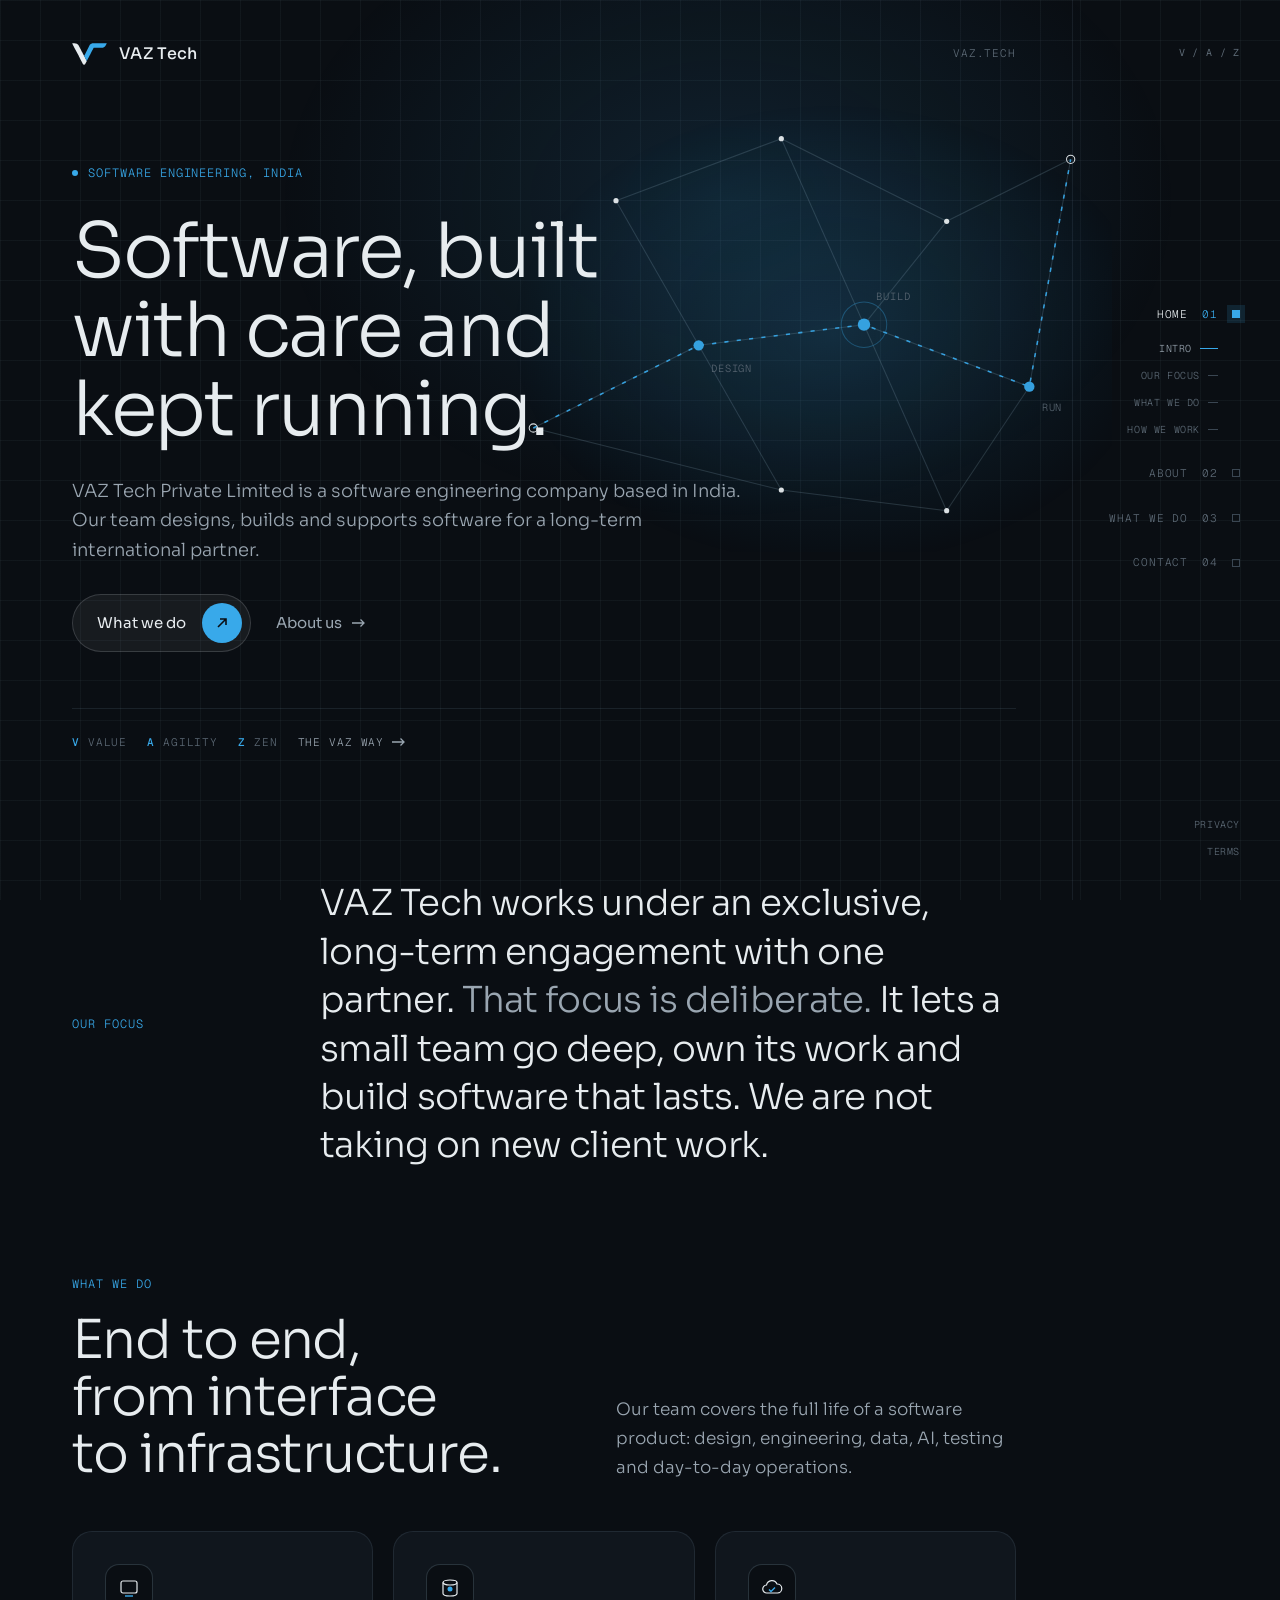
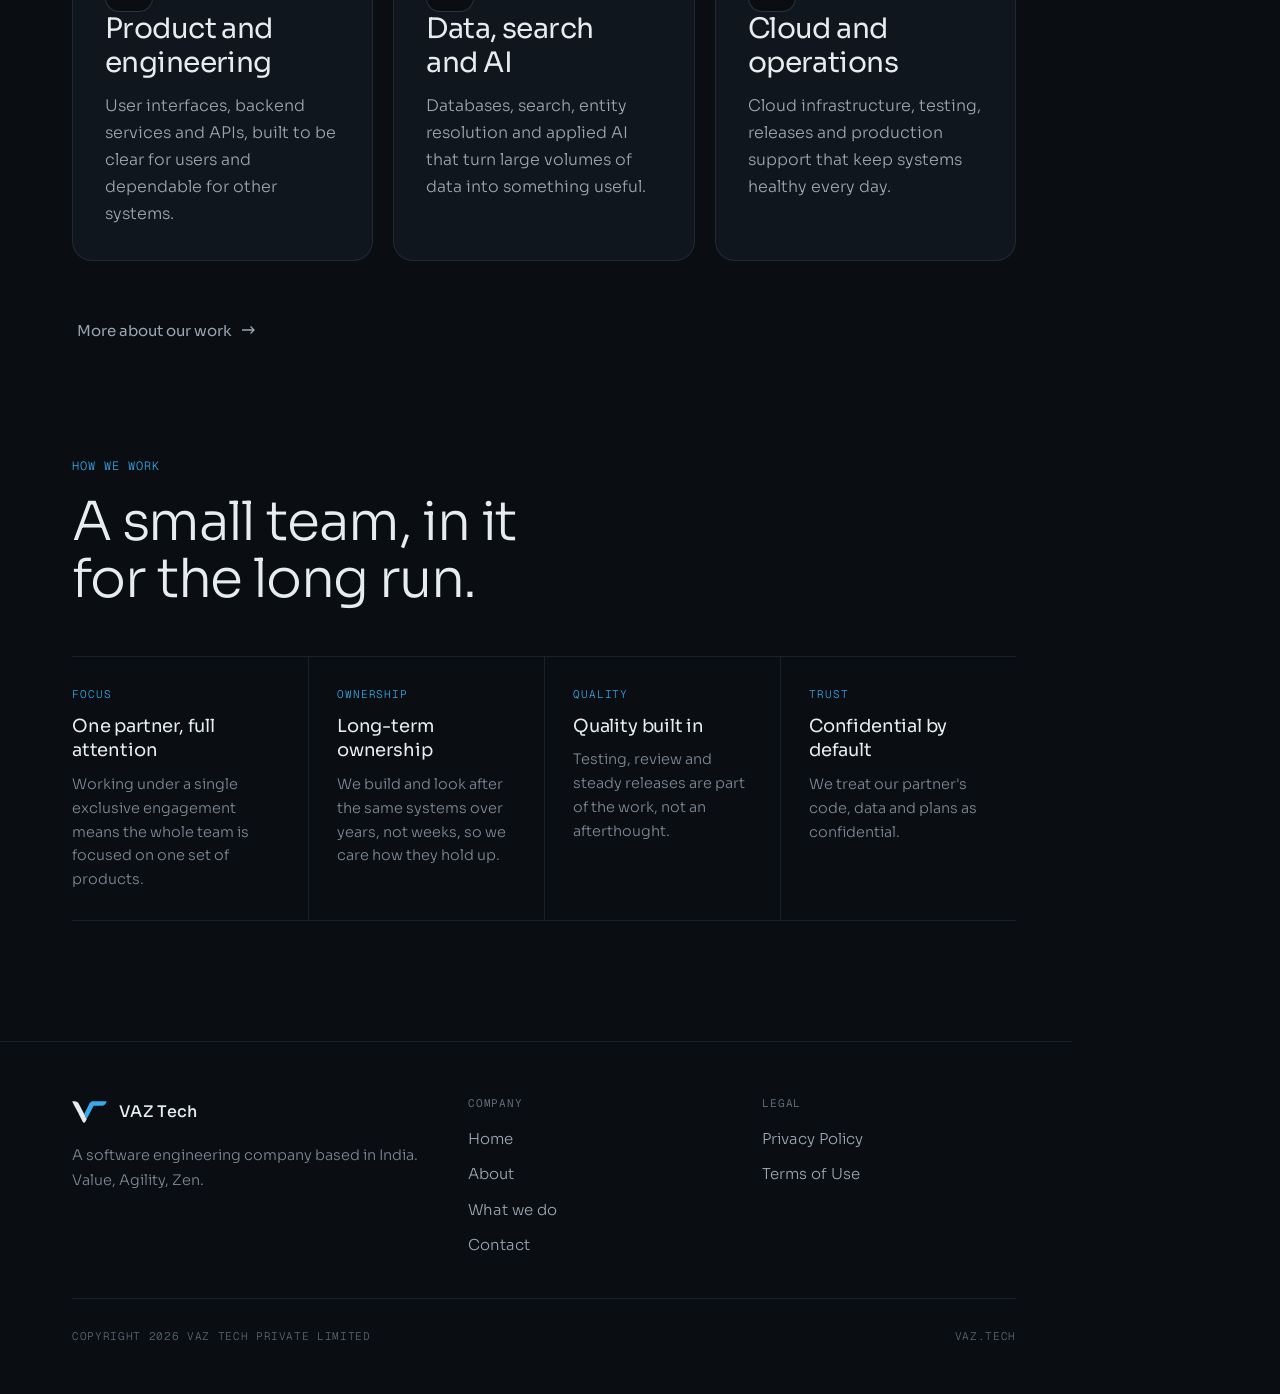
==== index.html @ 86b3e840 "VAZ Tech website: home, about, what we do, contact, privacy, terms" ====
<!doctype html>
<html lang="en">
<head>
<meta charset="utf-8">
<meta name="viewport" content="width=device-width,initial-scale=1,viewport-fit=cover">
<title>VAZ Tech</title>
<meta name="description" content="VAZ Tech Private Limited is a software engineering company based in India.">
<link rel="preconnect" href="https://fonts.googleapis.com">
<link rel="preconnect" href="https://fonts.gstatic.com" crossorigin>
<link rel="stylesheet" href="https://fonts.googleapis.com/css2?family=Geist+Mono:wght@400;500&family=Sora:wght@200..600&display=swap">
<link rel="stylesheet" href="styles.css">
</head>
<body>
<svg width="0" height="0" style="position:absolute" aria-hidden="true"><defs>
<symbol id="vaz-logo" viewBox="2 1.5 108.5 69"><path fill="#E7ECEF" fill-rule="evenodd" d="M2.58 2.39L2.36 3.13Q2.21 3.67 2.5 4.14L3.15 5.19Q3.83 6.29 4.4 7.46L6.38 11.53Q7.31 13.44 8.31 15.31L20.72 38.65Q21.72 40.53 22.62 42.45L23.68 44.72Q24.23 45.9 24.91 47L25.55 48.04Q25.85 48.53 26.01 49.08L26.07 49.29Q26.23 49.83 26.53 50.32L27.53 51.97Q27.81 52.44 27.97 52.96L28.03 53.16Q28.19 53.69 28.48 54.15L29.56 55.92Q29.83 56.36 29.97 56.85L30.02 57.04Q30.15 57.53 30.49 57.92L30.62 58.08Q30.96 58.48 31.15 58.96L32.05 61.15Q32.23 61.58 32.55 61.92L32.68 62.04Q33 62.38 33.18 62.8L33.86 64.42Q34.31 65.5 34.96 66.48L35.54 67.35Q35.86 67.82 36.28 68.22L36.44 68.37Q36.86 68.76 37.37 69.04L38.15 69.46Q38.53 69.66 38.96 69.69L39.12 69.71Q39.55 69.74 39.94 69.56L40.84 69.16Q41.54 68.85 42.09 68.33L42.3 68.13Q42.85 67.6 43.2 66.92L47.91 57.75L47.55 57.75L47.14 56.68Q47 56.31 46.74 56.02L46.64 55.91Q46.38 55.62 46.2 55.27L41.39 45.43Q40.94 44.5 40.34 43.65L39.85 42.94Q39.53 42.47 39.4 41.92L39.32 41.62Q39.21 41.16 38.84 40.87L38.7 40.76Q38.34 40.48 38.14 40.05L37.13 37.86Q36.94 37.44 36.62 37.1L36.5 36.97Q36.19 36.62 35.99 36.2L33.09 30.02Q32.87 29.56 32.54 29.18L32.42 29.04Q32.09 28.66 31.87 28.21L28.13 20.42Q27.69 19.5 27.12 18.65L26.82 18.19Q26.34 17.47 26.05 16.66L25.95 16.34Q25.66 15.53 25.18 14.81L24.88 14.35Q24.31 13.5 23.87 12.58L22.72 10.24Q21.87 8.5 20.54 7.1L19.76 6.29Q18.7 5.18 17.4 4.35L16.9 4.04Q15.6 3.21 14.08 2.96L12.71 2.73Q10.62 2.38 8.5 2.38L2.65 2.38Q2.63 2.38 2.61 2.38Z"/><path fill="#38A9EA" fill-rule="evenodd" d="M108.29 2.07Q108.26 2.07 108.24 2.07L68.54 2.13Q66.63 2.13 64.77 2.58L63.72 2.84Q62.21 3.21 60.92 4.08L60.16 4.59Q59.14 5.27 58.32 6.17L58 6.52Q57.18 7.43 56.57 8.49L56.06 9.39Q55.25 10.81 54.51 12.27L41.13 38.81Q40.77 39.52 40.33 40.19L39.85 40.93Q39.73 41.11 39.54 41.18L39.26 41.27L39.42 41.97Q39.53 42.47 39.82 42.9L40.34 43.65Q40.94 44.5 41.34 45.46L42.03 47.09Q42.22 47.53 42.52 47.91L42.63 48.06Q42.94 48.44 43.09 48.9L43.2 49.26Q43.4 49.85 43.73 50.38L44.35 51.37Q45.03 52.47 45.6 53.63L47.6 57.76L47.83 57.67Q47.99 57.61 48.06 57.46L52.87 47.9Q53.09 47.47 53.4 47.1L53.52 46.95Q53.83 46.58 54.02 46.14L55.03 43.75Q55.19 43.38 55.48 43.09L55.59 42.98Q55.87 42.69 56.03 42.31L56.97 39.98Q57.15 39.53 57.48 39.17L57.61 39.04Q57.94 38.69 58.12 38.24L59.1 35.92Q59.25 35.56 59.51 35.27L59.61 35.16Q59.87 34.87 60.05 34.52L64.22 26.13Q65.17 24.23 66.22 22.38L67.58 20Q67.85 19.53 67.99 19.02L68.04 18.83Q68.19 18.31 68.51 17.89L68.88 17.4Q69.27 16.89 69.89 16.76L70.13 16.7Q70.75 16.57 71.39 16.55L73.4 16.49Q75.31 16.44 77.23 16.44L93.68 16.44Q95.5 16.44 97.3 16.22L97.99 16.13Q99.79 15.91 101.36 15.01L102.44 14.39Q103.64 13.7 104.54 12.66L104.88 12.26Q105.79 11.23 106.45 10.02L109.8 3.96Q110.04 3.54 110.07 3.06L110.11 2.39L109.75 2.21Q109.49 2.07 109.2 2.07L108.34 2.07Q108.32 2.07 108.29 2.07Z"/></symbol>
<symbol id="arrow-ne" viewBox="0 0 14 14"><path d="M3 11L11 3M5 3h6v6" stroke="#0A0E13" stroke-width="1.6" fill="none"/></symbol>
</defs></svg>
<div class="ambient" aria-hidden="true"></div>
<div class="shell">
<div class="content">
  <header class="topbar wrap">
    <a class="brand" href="index.html" aria-label="VAZ Tech home"><svg width="35" height="22" aria-hidden="true"><use href="#vaz-logo"/></svg><span>VAZ Tech</span></a>
    <span class="site">VAZ.TECH</span>
  </header>
  <main id="main">
  <article class="page" data-page="home" data-num="01" data-title="Home">
    <section class="hero wrap" data-sec="Intro" id="home-intro">
      <svg class="hero-art" viewBox="600 70 600 450" fill="none" aria-hidden="true">
        <defs><radialGradient id="cglow" cx=".5" cy=".5" r=".5"><stop offset="0" stop-color="#38A9EA" stop-opacity=".16"/><stop offset="1" stop-color="#38A9EA" stop-opacity="0"/></radialGradient></defs>
        <ellipse cx="930" cy="310" rx="320" ry="230" fill="url(#cglow)"/>
        <g stroke="rgba(148,180,200,0.22)" stroke-width="1">
          <line x1="720" y1="180" x2="880" y2="120"/><line x1="880" y1="120" x2="1040" y2="200"/><line x1="1040" y1="200" x2="1160" y2="140"/>
          <line x1="720" y1="180" x2="800" y2="320"/><line x1="880" y1="120" x2="960" y2="300"/><line x1="1040" y1="200" x2="960" y2="300"/>
          <line x1="800" y1="320" x2="960" y2="300"/><line x1="960" y1="300" x2="1120" y2="360"/><line x1="1160" y1="140" x2="1120" y2="360"/>
          <line x1="800" y1="320" x2="880" y2="460"/><line x1="960" y1="300" x2="1040" y2="480"/><line x1="1120" y1="360" x2="1040" y2="480"/>
          <line x1="880" y1="460" x2="1040" y2="480"/><line x1="640" y1="400" x2="800" y2="320"/><line x1="640" y1="400" x2="880" y2="460"/>
        </g>
        <path class="c-trail" d="M640 400L800 320L960 300L1120 360L1160 140" stroke="#38A9EA" stroke-width="1.5"/>
        <g fill="#E7ECEF"><circle cx="720" cy="180" r="2.5"/><circle cx="880" cy="120" r="2.5"/><circle cx="1040" cy="200" r="2.5"/><circle cx="880" cy="460" r="2.5"/><circle cx="1040" cy="480" r="2.5"/></g>
        <circle class="c-pulse" cx="800" cy="320" r="5" fill="#38A9EA"/>
        <circle class="c-pulse-2" cx="960" cy="300" r="6" fill="#38A9EA"/>
        <circle class="c-pulse-3" cx="1120" cy="360" r="5" fill="#38A9EA"/>
        <circle cx="960" cy="300" r="22" stroke="#38A9EA" stroke-opacity=".35"/>
        <circle cx="640" cy="400" r="4" stroke="#E7ECEF"/><circle cx="1160" cy="140" r="4" stroke="#E7ECEF"/>
        <g font-family="Geist Mono, monospace" font-size="10" letter-spacing=".8" fill="#5E6B77">
          <text x="812" y="346">DESIGN</text><text x="972" y="276">BUILD</text><text x="1132" y="384">RUN</text>
        </g>
      </svg>
      <span class="eyebrow"><span class="dot"></span>Software engineering, India</span>
      <h1>Software, built with care and kept running.</h1>
      <p class="lede">VAZ Tech Private Limited is a software engineering company based in India. Our team designs, builds and supports software for a long-term international partner.</p>
      <div class="actions">
        <a class="btn" href="work.html">What we do<span class="knob"><svg width="14" height="14"><use href="#arrow-ne"/></svg></span></a>
        <a class="btn ghost" href="about.html">About us <span class="arr"><svg width="14" height="10" viewBox="0 0 14 10" fill="none" aria-hidden="true" style="display:block"><path d="M0 5h12M8.5 1.5L12 5 8.5 8.5" stroke="currentColor" stroke-width="1.3"/></svg></span></a>
      </div>
      <div class="vaz-strip">
        <span><b>V</b> VALUE</span><span><b>A</b> AGILITY</span><span><b>Z</b> ZEN</span>
        <a href="about.html#about-vaz"><span style="display:inline-flex;align-items:center;gap:8px">THE VAZ WAY <svg width="14" height="10" viewBox="0 0 14 10" fill="none" aria-hidden="true" style="display:block"><path d="M0 5h12M8.5 1.5L12 5 8.5 8.5" stroke="currentColor" stroke-width="1.3"/></svg></span></a>
      </div>
    </section>

    <section class="statement wrap" data-sec="Our focus" id="home-focus">
      <span class="eyebrow">Our focus</span>
      <p class="big">VAZ Tech works under an exclusive, long-term engagement with one partner. <em>That focus is deliberate.</em> It lets a small team go deep, own its work and build software that lasts. We are not taking on new client work.</p>
    </section>

    <section class="sec wrap" data-sec="What we do" id="home-what">
      <div class="sec-head">
        <div class="t"><span class="eyebrow">What we do</span><h2>End to end, from interface to infrastructure.</h2></div>
        <p>Our team covers the full life of a software product: design, engineering, data, AI, testing and day-to-day operations.</p>
      </div>
      <div class="trio">
        <div class="panel">
          <div class="glyph"><svg width="22" height="22" viewBox="0 0 22 22" fill="none" aria-hidden="true"><rect x="3" y="4" width="16" height="12" rx="2" stroke="#E7ECEF" stroke-width="1.2"/><path d="M7 19h8" stroke="#38A9EA" stroke-width="1.4"/></svg></div>
          <div class="copy"><h3>Product and engineering</h3><p>User interfaces, backend services and APIs, built to be clear for users and dependable for other systems.</p></div>
        </div>
        <div class="panel">
          <div class="glyph"><svg width="22" height="22" viewBox="0 0 22 22" fill="none" aria-hidden="true"><ellipse cx="11" cy="5.5" rx="7" ry="2.5" stroke="#E7ECEF" stroke-width="1.2"/><path d="M4 5.5v11c0 1.4 3.1 2.5 7 2.5s7-1.1 7-2.5v-11" stroke="#E7ECEF" stroke-width="1.2"/><circle class="c-pulse" cx="11" cy="12" r="2.5" fill="#38A9EA"/></svg></div>
          <div class="copy"><h3>Data, search and AI</h3><p>Databases, search, entity resolution and applied AI that turn large volumes of data into something useful.</p></div>
        </div>
        <div class="panel">
          <div class="glyph"><svg width="22" height="22" viewBox="0 0 22 22" fill="none" aria-hidden="true"><path d="M6 16a4 4 0 01-.5-8A5.5 5.5 0 0116 7a4.5 4.5 0 01.5 9z" stroke="#E7ECEF" stroke-width="1.2"/><path d="M8 12.5l2 2 4-4" stroke="#38A9EA" stroke-width="1.4"/></svg></div>
          <div class="copy"><h3>Cloud and operations</h3><p>Cloud infrastructure, testing, releases and production support that keep systems healthy every day.</p></div>
        </div>
      </div>
      <div><a class="btn ghost" href="work.html">More about our work <span class="arr"><svg width="14" height="10" viewBox="0 0 14 10" fill="none" aria-hidden="true" style="display:block"><path d="M0 5h12M8.5 1.5L12 5 8.5 8.5" stroke="currentColor" stroke-width="1.3"/></svg></span></a></div>
    </section>

    <section class="sec wrap" data-sec="How we work" id="home-how">
      <div class="sec-head">
        <div class="t"><span class="eyebrow">How we work</span><h2>A small team, in it for the long run.</h2></div>
      </div>
      <div class="ruled">
        <div><span class="k">Focus</span><span class="h">One partner, full attention</span><p>Working under a single exclusive engagement means the whole team is focused on one set of products.</p></div>
        <div><span class="k">Ownership</span><span class="h">Long-term ownership</span><p>We build and look after the same systems over years, not weeks, so we care how they hold up.</p></div>
        <div><span class="k">Quality</span><span class="h">Quality built in</span><p>Testing, review and steady releases are part of the work, not an afterthought.</p></div>
        <div><span class="k">Trust</span><span class="h">Confidential by default</span><p>We treat our partner's code, data and plans as confidential.</p></div>
      </div>
    </section>
  </article>
  </main>
  <footer class="foot wrap">
    <div class="about">
      <a class="brand" href="index.html" aria-label="VAZ Tech home"><svg width="35" height="22" aria-hidden="true"><use href="#vaz-logo"/></svg><span>VAZ Tech</span></a>
      <p>A software engineering company based in India. Value, Agility, Zen.</p>
    </div>
    <div><h4>Company</h4><ul><li><a href="index.html">Home</a></li><li><a href="about.html">About</a></li><li><a href="work.html">What we do</a></li><li><a href="contact.html">Contact</a></li></ul></div>
    <div><h4>Legal</h4><ul><li><a href="privacy.html">Privacy Policy</a></li><li><a href="terms.html">Terms of Use</a></li></ul></div>
    <div class="base"><span>COPYRIGHT <span id="yr">2026</span> VAZ TECH PRIVATE LIMITED</span><span>VAZ.TECH</span></div>
  </footer>
</div>
<aside class="rail" aria-label="Site navigation">
  <span class="mono" style="font-size:10px;color:var(--faint)">V / A / Z</span>
  <nav id="rail-nav"></nav>
  <div class="rail-foot"><a href="privacy.html">Privacy</a><a href="terms.html">Terms</a></div>
</aside>
</div>
<div class="dock" id="dock">
  <div class="where"><span class="lbl" id="dock-lbl"></span><span class="bar"><i id="dock-bar"></i></span></div>
  <button type="button" id="dock-btn" aria-haspopup="dialog" aria-controls="sheet">MENU</button>
</div>
<div class="sheet" id="sheet" role="dialog" aria-modal="true" aria-label="Site menu">
  <div class="inner">
    <div class="head"><span>VAZ TECH MENU</span><button type="button" id="sheet-close">CLOSE</button></div>
    <div id="sheet-nav"></div>
    <div class="small"><a href="privacy.html">Privacy Policy</a><a href="terms.html">Terms of Use</a></div>
  </div>
</div>
<script src="site.js"></script>
</body>
</html>
---- styles.css ----
/* VAZ Tech website - shared styles (Direction C, AI-Forward Dark) */
img{max-width:100%}
[hidden]{display:none!important}
/* Layout: content column + 208px luminous section index on the right (desktop); floating dock on mobile. 40px technical grid underneath everything. */
:root{
  --field:#0A0E13;
  --panel:#10161D;
  --panel-hi:#141C25;
  --brand:#38A9EA;
  --brand-glow:rgba(56,169,234,.14);
  --brand-line:rgba(56,169,234,.45);
  --text:#E7ECEF;
  --muted:#9AA6B1;
  --dim:#7D8994;
  --faint:#5E6B77;
  --idle:#3A4652;
  --line:rgba(148,180,200,.12);
  --line-2:rgba(148,180,200,.22);
  --grid:rgba(148,180,200,.06);
  --chip:rgba(231,236,239,.06);
  --chip-line:rgba(231,236,239,.16);
  --danger:#F08A7E;
  --ok:#5FB8B0;
  --font-display:'Sora',system-ui,-apple-system,"Segoe UI",sans-serif;
  --font-mono:'Geist Mono',ui-monospace,SFMono-Regular,Menlo,Consolas,monospace;
  --rail:208px;
  --ease:cubic-bezier(.32,.72,0,1);
  color-scheme:dark;
}
*{box-sizing:border-box}
html{background:var(--field)}
body{margin:0;background:var(--field);color:var(--text);font-family:var(--font-display);font-weight:300;font-size:16px;line-height:1.7;-webkit-font-smoothing:antialiased;overflow-x:hidden}
body::before{content:"";position:fixed;inset:0 0 auto;height:env(safe-area-inset-top,0px);z-index:60;background:var(--field)}
a{color:var(--text);text-decoration:none}
a:hover{color:var(--brand)}
:focus-visible{outline:2px solid var(--brand);outline-offset:3px;border-radius:6px}
h1,h2,h3,h4{margin:0;font-weight:300;letter-spacing:-.03em;text-wrap:balance;line-height:1.06}
p{margin:0}
ul{margin:0;padding:0;list-style:none}
.mono{font-family:var(--font-mono);font-size:12px;letter-spacing:.08em;text-transform:uppercase;font-weight:400}
.eyebrow{font-family:var(--font-mono);font-size:12px;letter-spacing:.08em;text-transform:uppercase;color:var(--brand);display:inline-flex;align-items:center;gap:10px}
.eyebrow .dot{width:6px;height:6px;border-radius:50%;background:var(--brand)}
.lede{font-size:18px;color:var(--muted);max-width:52ch;line-height:1.65}
.muted{color:var(--muted)}
.ph{color:#9CCBEA;border-bottom:1px dashed var(--brand-line);white-space:normal}

/* ---------- ambient grid ---------- */
.ambient{position:fixed;inset:0;z-index:0;pointer-events:none;overflow:hidden}
.ambient::before{content:"";position:absolute;inset:-80px;background-image:linear-gradient(var(--grid) 1px,transparent 1px),linear-gradient(90deg,var(--grid) 1px,transparent 1px);background-size:40px 40px;animation:cdrift 24s linear infinite}
.ambient::after{content:"";position:absolute;width:900px;height:640px;right:8%;top:-120px;background:radial-gradient(closest-side,rgba(56,169,234,.13),transparent);}
@keyframes cdrift{from{transform:translate(0,0)}to{transform:translate(-40px,-40px)}}

/* ---------- shell ---------- */
.shell{position:relative;z-index:1;display:grid;grid-template-columns:minmax(0,1fr) var(--rail);min-height:100vh}
.content{min-width:0}
.wrap{padding-left:max(72px,env(safe-area-inset-left,0px));padding-right:max(56px,env(safe-area-inset-right,0px));max-width:1280px}
.topbar{display:flex;align-items:center;justify-content:space-between;padding-block:40px 0}
.brand{display:inline-flex;align-items:center;gap:12px}
.brand span{font-size:16px;font-weight:500;letter-spacing:.02em}
.brand:hover{color:var(--text)}
.topbar .site{font-family:var(--font-mono);font-size:11px;letter-spacing:.08em;color:var(--faint)}

/* right rail */
.rail{position:sticky;top:0;height:100vh;border-left:1px solid rgba(148,180,200,.1);display:flex;flex-direction:column;justify-content:space-between;align-items:flex-end;padding:44px 40px 40px 0}
.rail nav{display:flex;flex-direction:column;align-items:flex-end;gap:26px}
.ri{display:flex;align-items:center;gap:14px;font-family:var(--font-mono);font-size:11px;letter-spacing:.08em;color:var(--faint);text-transform:uppercase}
.ri .n{transition:color .3s}
.ri .sq{width:8px;height:8px;border:1px solid var(--idle);transition:all .4s var(--ease)}
.ri:hover{color:var(--text)}
.ri[aria-current="page"]{color:var(--text)}
.ri[aria-current="page"] .n{color:var(--brand)}
.ri[aria-current="page"] .sq{background:var(--brand);border-color:var(--brand);box-shadow:0 0 0 5px var(--brand-glow)}
.subs{display:flex;flex-direction:column;align-items:flex-end;gap:10px;margin-top:-10px;padding-right:22px}
.subs a{font-family:var(--font-mono);font-size:10px;letter-spacing:.06em;color:var(--faint);text-transform:uppercase;display:flex;align-items:center;gap:8px}
.subs a::after{content:"";width:10px;height:1px;background:var(--idle);transition:all .3s var(--ease)}
.subs a.on{color:var(--muted)}
.subs a.on::after{width:18px;background:var(--brand)}
.rail-foot{display:flex;flex-direction:column;align-items:flex-end;gap:10px}
.rail-foot a{font-family:var(--font-mono);font-size:10px;letter-spacing:.06em;color:var(--faint);text-transform:uppercase}
.rail-foot a:hover,.rail-foot a[aria-current="page"]{color:var(--text)}

/* ---------- buttons ---------- */
.btn{display:inline-flex;align-items:center;gap:16px;padding:8px 8px 8px 24px;border-radius:999px;background:var(--chip);border:1px solid var(--chip-line);font-size:15px;font-weight:400;color:var(--text);cursor:pointer;font-family:var(--font-display);transition:transform .2s,background .3s,border-color .3s}
.btn:hover{color:var(--text);background:rgba(231,236,239,.09);border-color:rgba(231,236,239,.26)}
.btn:active{transform:scale(.98)}
.btn .knob{width:40px;height:40px;border-radius:50%;background:var(--brand);display:flex;align-items:center;justify-content:center;transition:transform .6s var(--ease)}
.btn:hover .knob{transform:translate(3px,-1px)}
.btn.ghost{background:transparent;border-color:transparent;padding:8px 4px;gap:10px;color:var(--muted)}
.btn.ghost:hover{color:var(--text)}
.btn.ghost .arr{display:inline-flex;transition:transform .5s var(--ease)}
.btn.ghost:hover .arr{transform:translateX(4px)}
.actions{display:flex;flex-wrap:wrap;align-items:center;gap:20px}

/* ---------- page + sections ---------- */
.page{animation:cin 1.1s var(--ease) both}
@keyframes cin{from{opacity:0;transform:translateY(20px)}to{opacity:1;transform:none}}
.sec{padding-block:104px 0;display:flex;flex-direction:column;gap:48px;scroll-margin-top:24px}
.sec-head{display:grid;grid-template-columns:6fr 5fr;gap:64px;align-items:end}
.sec-head .t{display:flex;flex-direction:column;gap:18px}
.sec-head h2{font-size:clamp(34px,4.2vw,56px)}
.sec-head p{font-size:17px;color:var(--muted);max-width:46ch}
.panel{background:var(--panel);border:1px solid var(--line);border-radius:20px}
h3{font-weight:400;font-size:clamp(22px,2.2vw,30px);letter-spacing:-.02em;line-height:1.2}

/* hero */
.hero{position:relative;padding-block:96px 24px;display:flex;flex-direction:column;gap:28px}
.hero h1{font-size:clamp(42px,6vw,76px);line-height:1.04;max-width:13ch}
.hero.inner h1{max-width:18ch;font-size:clamp(38px,5.2vw,68px)}
.hero-art{position:absolute;right:-40px;top:20px;width:min(60%,620px);height:auto;z-index:-1;opacity:.95}
.vaz-strip{display:flex;flex-wrap:wrap;gap:8px 20px;margin-top:28px;padding-top:24px;border-top:1px solid var(--line);font-family:var(--font-mono);font-size:11px;letter-spacing:.08em;color:var(--faint)}
.vaz-strip b{color:var(--brand);font-weight:500}
.vaz-strip a{color:var(--muted)}
.vaz-strip a:hover{color:var(--brand)}

/* statement */
.statement{display:grid;grid-template-columns:200px minmax(0,1fr);gap:48px;padding-block:104px 0}
.statement p.big{font-size:clamp(24px,2.8vw,38px);line-height:1.35;letter-spacing:-.02em;color:var(--text);max-width:30ch}
.statement p.big em{font-style:normal;color:var(--muted)}

/* bento */
.bento{display:grid;grid-template-columns:7fr 5fr;gap:20px}
.bento .panel{padding:40px;display:flex;flex-direction:column;gap:32px;min-width:0}
.bento .panel p{color:var(--muted);max-width:52ch}
.copy{display:flex;flex-direction:column;gap:12px}
.trio .panel p{color:var(--muted)}
.trio{display:grid;grid-template-columns:repeat(3,minmax(0,1fr));gap:20px}
.trio .panel{padding:32px;gap:22px}
.glyph{width:48px;height:48px;border-radius:14px;border:1px solid var(--line-2);display:flex;align-items:center;justify-content:center;background:var(--field)}
.diagram{width:100%;height:auto;display:block}
.c-trail{stroke-dasharray:4 8;animation:ctrail 2.4s linear infinite}
@keyframes ctrail{to{stroke-dashoffset:-48}}
.c-float{animation:cfloat 6s ease-in-out infinite}
.c-float-2{animation:cfloat 6s ease-in-out 1s infinite}
.c-float-3{animation:cfloat 6s ease-in-out 2s infinite}
@keyframes cfloat{0%,100%{transform:translateY(0)}50%{transform:translateY(-6px)}}
.c-pulse{animation:cpulse 3.6s ease-in-out infinite}
.c-pulse-2{animation:cpulse 3.6s ease-in-out 1.2s infinite}
.c-pulse-3{animation:cpulse 3.6s ease-in-out 2.4s infinite}
@keyframes cpulse{0%,100%{opacity:.35}50%{opacity:1}}

/* ruled row (template's A/B/C strip) */
.ruled{display:grid;grid-template-columns:repeat(4,minmax(0,1fr));border-top:1px solid var(--line);border-bottom:1px solid var(--line)}
.ruled > div{padding:28px 28px 28px 0;display:flex;flex-direction:column;gap:10px;min-width:0}
.ruled > div + div{padding-left:28px;border-left:1px solid var(--line)}
.ruled .k{font-family:var(--font-mono);font-size:11px;letter-spacing:.08em;color:var(--brand);text-transform:uppercase}
.ruled .h{font-size:18px;font-weight:400;letter-spacing:-.01em;line-height:1.35}
.ruled p{font-size:14.5px;color:var(--dim);line-height:1.65}

.chips{display:flex;flex-wrap:wrap;gap:10px}
.chip{display:inline-flex;align-items:center;gap:10px;padding:12px 18px;border-radius:999px;border:1px solid var(--line-2);font-size:15px;background:rgba(16,22,29,.6)}
.chip::before{content:"";width:6px;height:6px;border-radius:50%;background:var(--brand)}

/* CTA band */
.cta{margin-top:104px;position:relative;overflow:hidden;padding:64px;display:grid;grid-template-columns:minmax(0,1fr) auto;gap:40px;align-items:end}
.cta h2{font-size:clamp(30px,3.6vw,48px);max-width:18ch}
.cta p{color:var(--muted);max-width:50ch;margin-top:18px}
.cta svg.bg{position:absolute;right:0;top:0;height:100%;width:auto;opacity:.6;pointer-events:none}
.cta > *{position:relative}

/* about */
.split{display:grid;grid-template-columns:7fr 5fr;gap:20px;align-items:start}
.prose{display:flex;flex-direction:column;gap:20px;font-size:17px;color:var(--muted);max-width:60ch}
.prose strong{color:var(--text);font-weight:400}
.glance{padding:32px}
.glance h3{font-size:14px;font-family:var(--font-mono);letter-spacing:.08em;text-transform:uppercase;color:var(--brand);font-weight:400;margin-bottom:12px}
.glance dl{margin:0;display:flex;flex-direction:column}
.glance dl > div{display:grid;grid-template-columns:120px minmax(0,1fr);gap:16px;padding-block:14px;border-top:1px solid var(--line)}
.glance dt{font-family:var(--font-mono);font-size:11px;letter-spacing:.08em;text-transform:uppercase;color:var(--faint);padding-top:3px}
.glance dd{margin:0;font-size:15px;line-height:1.55}

.vaz{display:grid;grid-template-columns:repeat(3,minmax(0,1fr));gap:20px}
.vaz .panel{padding:36px;display:flex;flex-direction:column;gap:18px;position:relative;overflow:hidden;min-height:340px}
.vaz .letter{font-size:150px;font-weight:200;line-height:.8;letter-spacing:-.06em;color:transparent;-webkit-text-stroke:1px var(--line-2);position:absolute;right:20px;top:24px;user-select:none}
.vaz .panel:nth-child(2) .letter{-webkit-text-stroke-color:var(--brand-line)}
.vaz .tag{font-family:var(--font-mono);font-size:11px;letter-spacing:.08em;color:var(--brand)}
.vaz .word{font-size:34px;font-weight:300;letter-spacing:-.03em;margin-top:auto}
.vaz p{color:var(--muted);font-size:15.5px}

.mv{display:grid;grid-template-columns:1fr 1fr;gap:20px}
.mv .panel{padding:40px;display:flex;flex-direction:column;gap:20px}
.mv p{font-size:clamp(19px,1.8vw,23px);line-height:1.5;letter-spacing:-.01em;color:var(--text)}

.rows{border-top:1px solid var(--line)}
.rows > div{display:grid;grid-template-columns:64px 260px minmax(0,1fr);gap:24px;padding-block:28px;border-bottom:1px solid var(--line);align-items:baseline}
.rows .k{font-family:var(--font-mono);font-size:11px;color:var(--brand);letter-spacing:.08em}
.rows .h{font-size:22px;font-weight:400;letter-spacing:-.02em}
.rows p{color:var(--muted);max-width:60ch}

/* services */
.timeline{margin-top:24px;padding:28px 32px}
.timeline .mono{color:var(--faint);font-size:10.5px}
.svc-group{display:grid;grid-template-columns:220px minmax(0,1fr);gap:40px;padding-block:40px;border-top:1px solid var(--line)}
.svc-group:last-child{border-bottom:1px solid var(--line)}
.svc-group .gl{display:flex;flex-direction:column;gap:10px}
.svc-group .gl .h{font-size:20px;font-weight:400;letter-spacing:-.02em;line-height:1.3}
.svc-cards{display:grid;grid-template-columns:repeat(2,minmax(0,1fr));gap:20px}
.svc-cards.one{grid-template-columns:minmax(0,1fr)}
.svc{padding:32px;display:flex;flex-direction:column;gap:14px;min-width:0;transition:border-color .4s,background .4s}
.svc:hover{border-color:var(--line-2);background:var(--panel-hi)}
.svc .top{display:flex;align-items:center;justify-content:space-between;gap:12px}
.svc p{color:var(--muted);font-size:15.5px}
.svc h3{font-size:22px}

/* faq */
.faq{display:grid;grid-template-columns:minmax(0,1fr);border-top:1px solid var(--line);max-width:920px}
.faq details{border-bottom:1px solid var(--line)}
.faq summary{list-style:none;cursor:pointer;display:grid;grid-template-columns:56px minmax(0,1fr) 28px;gap:16px;align-items:center;padding-block:26px;font-size:19px;font-weight:400;letter-spacing:-.01em}
.faq summary::-webkit-details-marker{display:none}
.faq summary .k{font-family:var(--font-mono);font-size:11px;color:var(--faint);letter-spacing:.08em}
.faq summary .pm{width:28px;height:28px;border-radius:50%;border:1px solid var(--line-2);position:relative;transition:transform .5s var(--ease),border-color .3s}
.faq summary .pm::before,.faq summary .pm::after{content:"";position:absolute;left:50%;top:50%;width:10px;height:1px;background:var(--text);transform:translate(-50%,-50%)}
.faq summary .pm::after{transform:translate(-50%,-50%) rotate(90deg)}
.faq details[open] summary .pm{transform:rotate(45deg);border-color:var(--brand)}
.faq details[open] summary .k{color:var(--brand)}
.faq summary:hover{color:var(--brand)}
.faq .a{padding:0 44px 28px 72px;color:var(--muted);max-width:72ch}
.faq-tools{display:flex;gap:12px;flex-wrap:wrap}
.linkbtn{background:none;border:1px solid var(--line-2);color:var(--muted);border-radius:999px;padding:8px 16px;font-family:var(--font-mono);font-size:11px;letter-spacing:.08em;text-transform:uppercase;cursor:pointer}
.linkbtn:hover{color:var(--text);border-color:var(--chip-line)}

/* contact */
.contact{display:grid;grid-template-columns:7fr 5fr;gap:20px;align-items:start}
form.panel{padding:40px;display:grid;grid-template-columns:1fr 1fr;gap:22px 20px}
.field{display:flex;flex-direction:column;gap:8px;min-width:0}
.field.full{grid-column:1 / -1}
.field label{font-family:var(--font-mono);font-size:11px;letter-spacing:.08em;text-transform:uppercase;color:var(--dim)}
.field label .req{color:var(--brand)}
.field input,.field select,.field textarea{width:100%;background:var(--field);border:1px solid var(--line-2);border-radius:12px;color:var(--text);font:300 15px/1.5 var(--font-display);padding:13px 14px;transition:border-color .3s,box-shadow .3s}
.field textarea{min-height:140px;resize:vertical}
.field select{appearance:none;background-image:linear-gradient(45deg,transparent 50%,var(--muted) 50%),linear-gradient(135deg,var(--muted) 50%,transparent 50%);background-position:calc(100% - 20px) 50%,calc(100% - 15px) 50%;background-size:5px 5px;background-repeat:no-repeat;padding-right:40px}
.field input:focus,.field select:focus,.field textarea:focus{outline:none;border-color:var(--brand);box-shadow:0 0 0 4px var(--brand-glow)}
.field.err input,.field.err select,.field.err textarea{border-color:var(--danger)}
.field .msg{font-size:13px;color:var(--danger);min-height:0}
.pills{display:flex;flex-wrap:wrap;gap:8px;position:relative}
.pills input{position:absolute;left:0;top:0;width:1px;height:1px;opacity:0;pointer-events:none}
.pills label{font-family:var(--font-display);text-transform:none;letter-spacing:0;font-size:14px;color:var(--muted);padding:9px 16px;border-radius:999px;border:1px solid var(--line-2);cursor:pointer;transition:all .3s}
.pills input:checked + label{color:var(--field);background:var(--brand);border-color:var(--brand);font-weight:400}
.pills input:focus-visible + label{outline:2px solid var(--brand);outline-offset:3px}
.consent{grid-column:1 / -1;display:flex;gap:12px;align-items:flex-start;font-size:14px;color:var(--muted);line-height:1.6}
.consent input{margin-top:4px;width:18px;height:18px;accent-color:var(--brand);flex:none}
.consent.err{color:var(--danger)}
.form-foot{grid-column:1 / -1;display:flex;align-items:center;justify-content:space-between;gap:20px;flex-wrap:wrap;padding-top:6px}
.form-foot .note{font-size:13px;color:var(--faint)}
.done{grid-column:1 / -1;display:flex;flex-direction:column;gap:16px;align-items:flex-start;padding:24px 0}
.done .ring{width:56px;height:56px;border-radius:50%;border:1px solid var(--brand);display:flex;align-items:center;justify-content:center;box-shadow:0 0 0 8px var(--brand-glow)}
.side{display:flex;flex-direction:column;gap:20px}
.side .panel{padding:32px;display:flex;flex-direction:column;gap:16px}
.side dl{margin:0;display:flex;flex-direction:column}
.side dl > div{display:grid;grid-template-columns:96px minmax(0,1fr);gap:14px;padding-block:12px;border-top:1px solid var(--line)}
.side dt{font-family:var(--font-mono);font-size:11px;letter-spacing:.08em;text-transform:uppercase;color:var(--faint);padding-top:3px}
.side dd{margin:0;font-size:15px;line-height:1.55;overflow-wrap:anywhere}

/* legal */
.legal{display:grid;grid-template-columns:220px minmax(0,1fr);gap:56px;align-items:start}
.toc{position:sticky;top:32px;display:flex;flex-direction:column;gap:2px;border-left:1px solid var(--line)}
.toc a{font-size:13px;color:var(--faint);padding:6px 0 6px 16px;margin-left:-1px;border-left:1px solid transparent;line-height:1.4}
.toc a:hover{color:var(--text);border-left-color:var(--brand)}
.doc{display:flex;flex-direction:column;gap:40px;max-width:70ch;min-width:0}
.doc .intro{display:flex;flex-direction:column;gap:16px;color:var(--muted);font-size:17px}
.doc section{display:flex;flex-direction:column;gap:14px;scroll-margin-top:24px;padding-top:32px;border-top:1px solid var(--line)}
.doc h2{font-size:24px;font-weight:400;letter-spacing:-.02em;display:flex;gap:16px;align-items:baseline}
.doc h2 .k{font-family:var(--font-mono);font-size:12px;color:var(--brand);letter-spacing:.06em}
.doc p,.doc li{color:var(--muted)}
.doc p strong{color:var(--text);font-weight:400}
.doc ul{display:flex;flex-direction:column;gap:10px}
.doc li{position:relative;padding-left:24px}
.doc li::before{content:"";position:absolute;left:0;top:.8em;width:10px;height:1px;background:var(--brand)}
.updated{font-family:var(--font-mono);font-size:11px;letter-spacing:.08em;color:var(--faint);text-transform:uppercase}

/* footer */
.foot{margin-top:120px;border-top:1px solid var(--line);padding-block:56px 48px;display:grid;grid-template-columns:minmax(0,1.4fr) repeat(2,minmax(0,1fr));gap:40px}
.foot .about{display:flex;flex-direction:column;gap:18px;max-width:40ch}
.foot .about p{color:var(--dim);font-size:14.5px}
.foot h4{font-family:var(--font-mono);font-size:11px;letter-spacing:.08em;text-transform:uppercase;color:var(--faint);font-weight:400;margin-bottom:16px}
.foot ul{display:flex;flex-direction:column;gap:10px;font-size:15px}
.foot ul a{color:var(--muted)}
.foot ul a:hover{color:var(--text)}
.foot .base{grid-column:1 / -1;display:flex;justify-content:space-between;flex-wrap:wrap;gap:12px;padding-top:28px;border-top:1px solid var(--line);font-family:var(--font-mono);font-size:11px;letter-spacing:.06em;color:var(--faint)}

/* mobile dock */
.dock,.sheet{display:none}

/* ---------- responsive ---------- */
@media (max-width:1180px){
  .wrap{padding-left:max(48px,env(safe-area-inset-left,0px));padding-right:max(40px,env(safe-area-inset-right,0px))}
  .ruled{grid-template-columns:repeat(2,minmax(0,1fr))}
  .ruled > div:nth-child(3){padding-left:0;border-left:0}
  .ruled > div:nth-child(n+3){border-top:1px solid var(--line)}
  .rows > div{grid-template-columns:48px 200px minmax(0,1fr)}
}
@media (max-width:1023px){
  .shell{grid-template-columns:minmax(0,1fr)}
  .rail{display:none}
  .wrap{padding-left:max(28px,env(safe-area-inset-left,0px));padding-right:max(28px,env(safe-area-inset-right,0px))}
  .topbar{position:sticky;top:env(safe-area-inset-top,0px);z-index:40;padding-block:18px;background:rgba(10,14,19,.86);backdrop-filter:blur(12px);-webkit-backdrop-filter:blur(12px);border-bottom:1px solid rgba(148,180,200,.08)}
  .hero{padding-block:56px 16px}
  .hero-art{position:relative;right:auto;top:auto;width:100%;max-width:560px;margin:-8px 0 -24px auto;order:-1;opacity:.8}
  .sec{padding-block:80px 0}
  .sec-head{grid-template-columns:minmax(0,1fr);gap:20px}
  .statement{grid-template-columns:minmax(0,1fr);gap:20px;padding-block:80px 0}
  .bento,.split,.contact,.mv{grid-template-columns:minmax(0,1fr)}
  .trio,.vaz{grid-template-columns:minmax(0,1fr)}
  .vaz .panel{min-height:0}
  .vaz .word{margin-top:48px}
  .svc-group{grid-template-columns:minmax(0,1fr);gap:24px}
  .legal{grid-template-columns:minmax(0,1fr)}
  .toc{display:none}
  .cta{grid-template-columns:minmax(0,1fr);padding:40px;margin-top:80px}
  .foot{grid-template-columns:1fr 1fr;margin-bottom:96px}
  .foot .about{grid-column:1 / -1}
  .dock{display:flex;position:fixed;z-index:50;left:max(12px,env(safe-area-inset-left,0px));right:max(12px,env(safe-area-inset-right,0px));bottom:calc(12px + env(safe-area-inset-bottom,0px));align-items:center;gap:12px;padding:8px 8px 8px 18px;border-radius:18px;background:rgba(16,22,29,.92);border:1px solid var(--line-2);backdrop-filter:blur(14px);-webkit-backdrop-filter:blur(14px);box-shadow:0 10px 40px rgba(0,0,0,.45)}
  .dock .where{flex:1;min-width:0;display:flex;flex-direction:column;gap:6px}
  .dock .where .lbl{font-family:var(--font-mono);font-size:11px;letter-spacing:.08em;text-transform:uppercase;white-space:nowrap;overflow:hidden;text-overflow:ellipsis}
  .dock .where .lbl b{color:var(--brand);font-weight:400;margin-right:8px}
  .dock .bar{height:2px;background:var(--line);border-radius:2px;overflow:hidden}
  .dock .bar i{display:block;height:100%;width:0;background:var(--brand)}
  .dock button{height:44px;padding:0 16px;border-radius:12px;background:rgba(231,236,239,.08);border:0;color:var(--text);font-family:var(--font-mono);font-size:11px;letter-spacing:.08em;cursor:pointer}
  .sheet{position:fixed;inset:0;z-index:55;background:rgba(5,8,11,.7);backdrop-filter:blur(6px);-webkit-backdrop-filter:blur(6px);align-items:flex-end}
  .sheet.open{display:flex}
  .sheet .inner{width:100%;background:var(--panel);border-top:1px solid var(--line-2);border-radius:22px 22px 0 0;padding:24px max(20px,env(safe-area-inset-right,0px)) calc(28px + env(safe-area-inset-bottom,0px)) max(20px,env(safe-area-inset-left,0px));display:flex;flex-direction:column;gap:6px;animation:cin .5s var(--ease) both}
  .sheet .head{display:flex;justify-content:space-between;align-items:center;margin-bottom:10px}
  .sheet .head span{font-family:var(--font-mono);font-size:11px;letter-spacing:.08em;color:var(--faint)}
  .sheet .head button{background:none;border:1px solid var(--line-2);color:var(--text);border-radius:10px;height:36px;padding:0 14px;font-family:var(--font-mono);font-size:11px;letter-spacing:.08em;cursor:pointer}
  .sheet a.big{display:flex;justify-content:space-between;align-items:center;padding:16px 4px;border-bottom:1px solid var(--line);font-size:22px;font-weight:300;letter-spacing:-.02em}
  .sheet a.big .n{font-family:var(--font-mono);font-size:11px;color:var(--faint);letter-spacing:.08em}
  .sheet a.big[aria-current="page"]{color:var(--brand)}
  .sheet a.big[aria-current="page"] .n{color:var(--brand)}
  .sheet .small{display:flex;flex-wrap:wrap;gap:8px 20px;padding-top:16px}
  .sheet .small a{font-family:var(--font-mono);font-size:11px;letter-spacing:.08em;color:var(--muted);text-transform:uppercase}
}
@media (max-width:640px){
  .wrap{padding-left:max(16px,env(safe-area-inset-left,0px));padding-right:max(16px,env(safe-area-inset-right,0px))}
  body{font-size:15px}
  .lede{font-size:16px}
  .sec{padding-block:64px 0;gap:32px}
  .bento .panel,.trio .panel,.svc,.glance,.side .panel,.mv .panel,.vaz .panel{padding:24px;border-radius:18px}
  .ruled{grid-template-columns:minmax(0,1fr)}
  .ruled > div,.ruled > div + div{padding:22px 0;border-left:0}
  .ruled > div + div{border-top:1px solid var(--line)}
  .rows > div{grid-template-columns:40px minmax(0,1fr);gap:8px 12px}
  .rows p{grid-column:2}
  .svc-cards{grid-template-columns:minmax(0,1fr)}
  form.panel{grid-template-columns:minmax(0,1fr);padding:24px}
  .faq summary{grid-template-columns:36px minmax(0,1fr) 28px;font-size:17px;gap:12px}
  .faq .a{padding:0 0 24px 48px}
  .glance dl > div,.side dl > div{grid-template-columns:minmax(0,1fr);gap:4px}
  .cta{padding:28px}
  .foot{grid-template-columns:minmax(0,1fr)}
  .topbar .site{display:none}
  .vaz .letter{font-size:110px}
  .timeline{padding:20px}
}
@media (prefers-reduced-motion:reduce){
  *,*::before,*::after{animation:none!important;transition:none!important}
  html{scroll-behavior:auto}
}

/* capability tags */
.tags{list-style:none;margin:6px 0 0;padding:0;display:flex;flex-wrap:wrap;gap:8px}
.tags li{font-family:var(--font-mono);font-size:11px;letter-spacing:.06em;text-transform:uppercase;color:var(--muted);padding:6px 10px;border:1px solid var(--line-2);border-radius:999px;background:rgba(16,22,29,.6)}
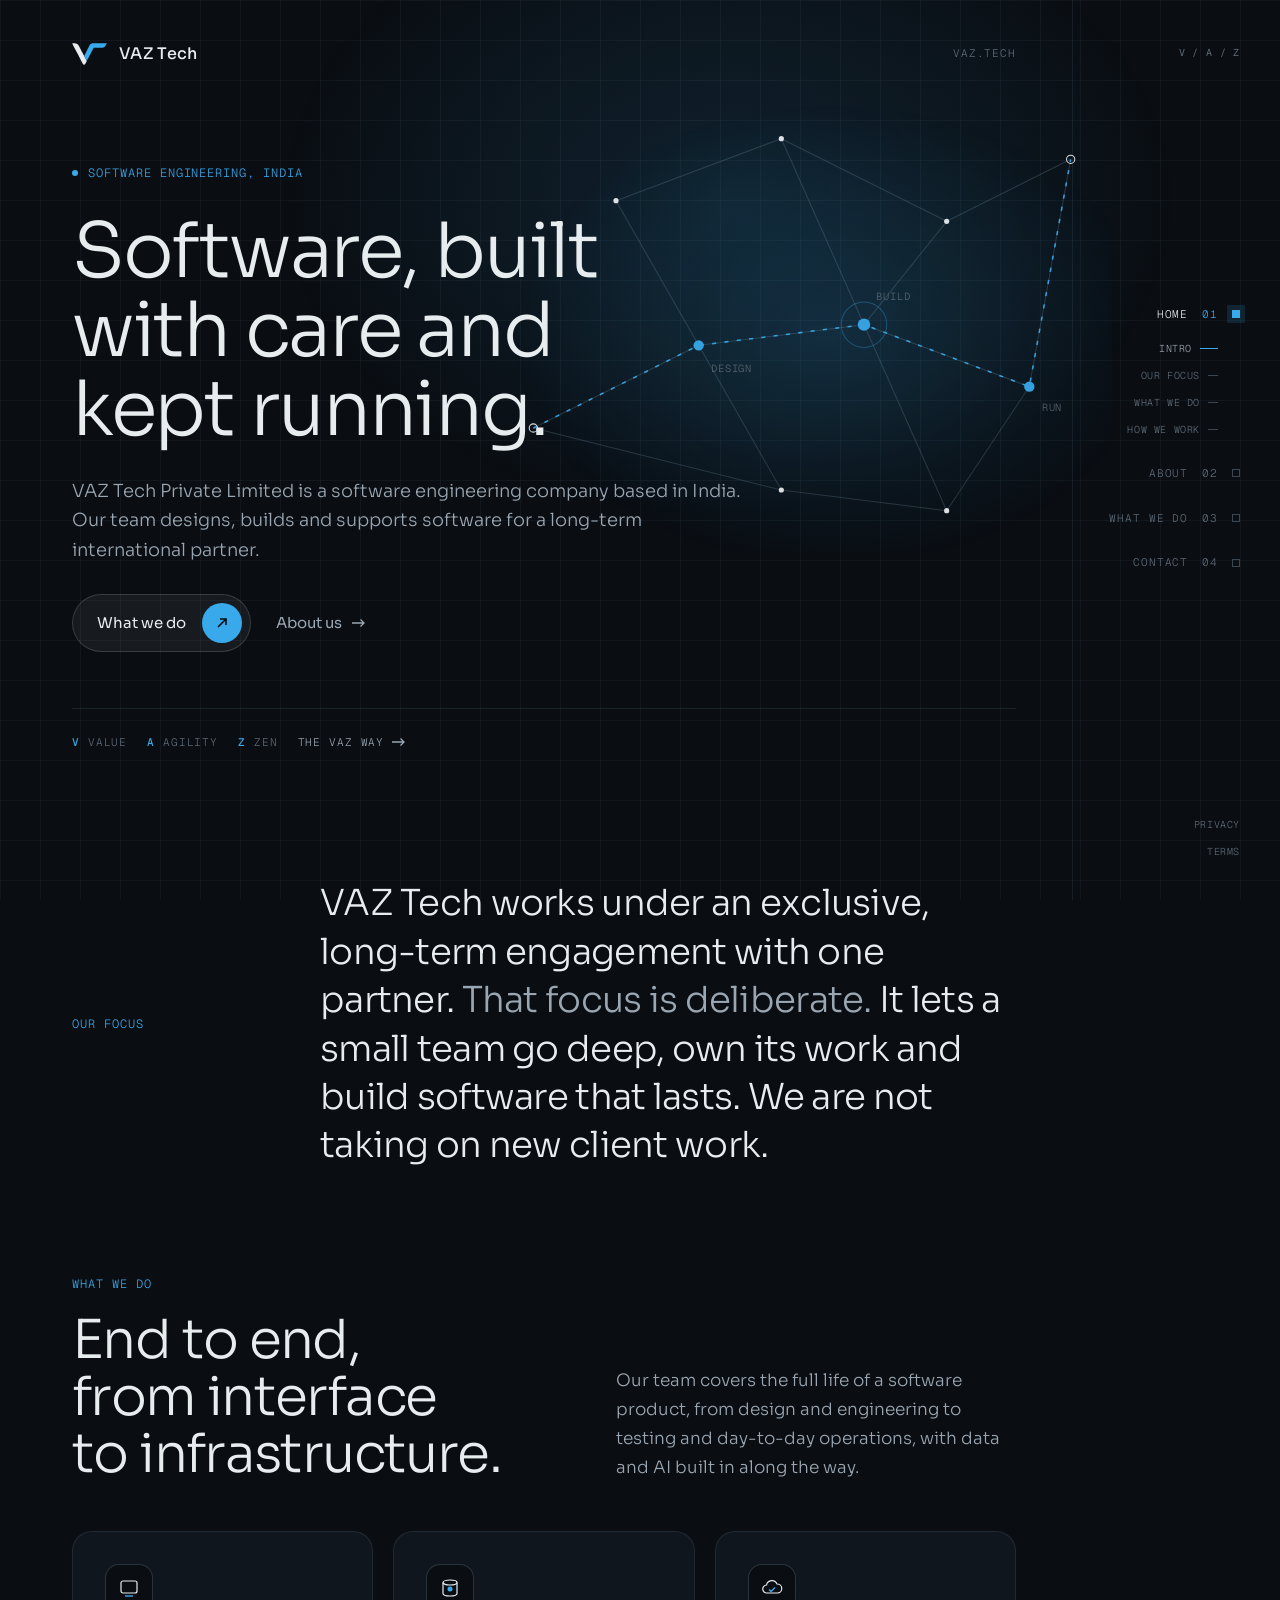
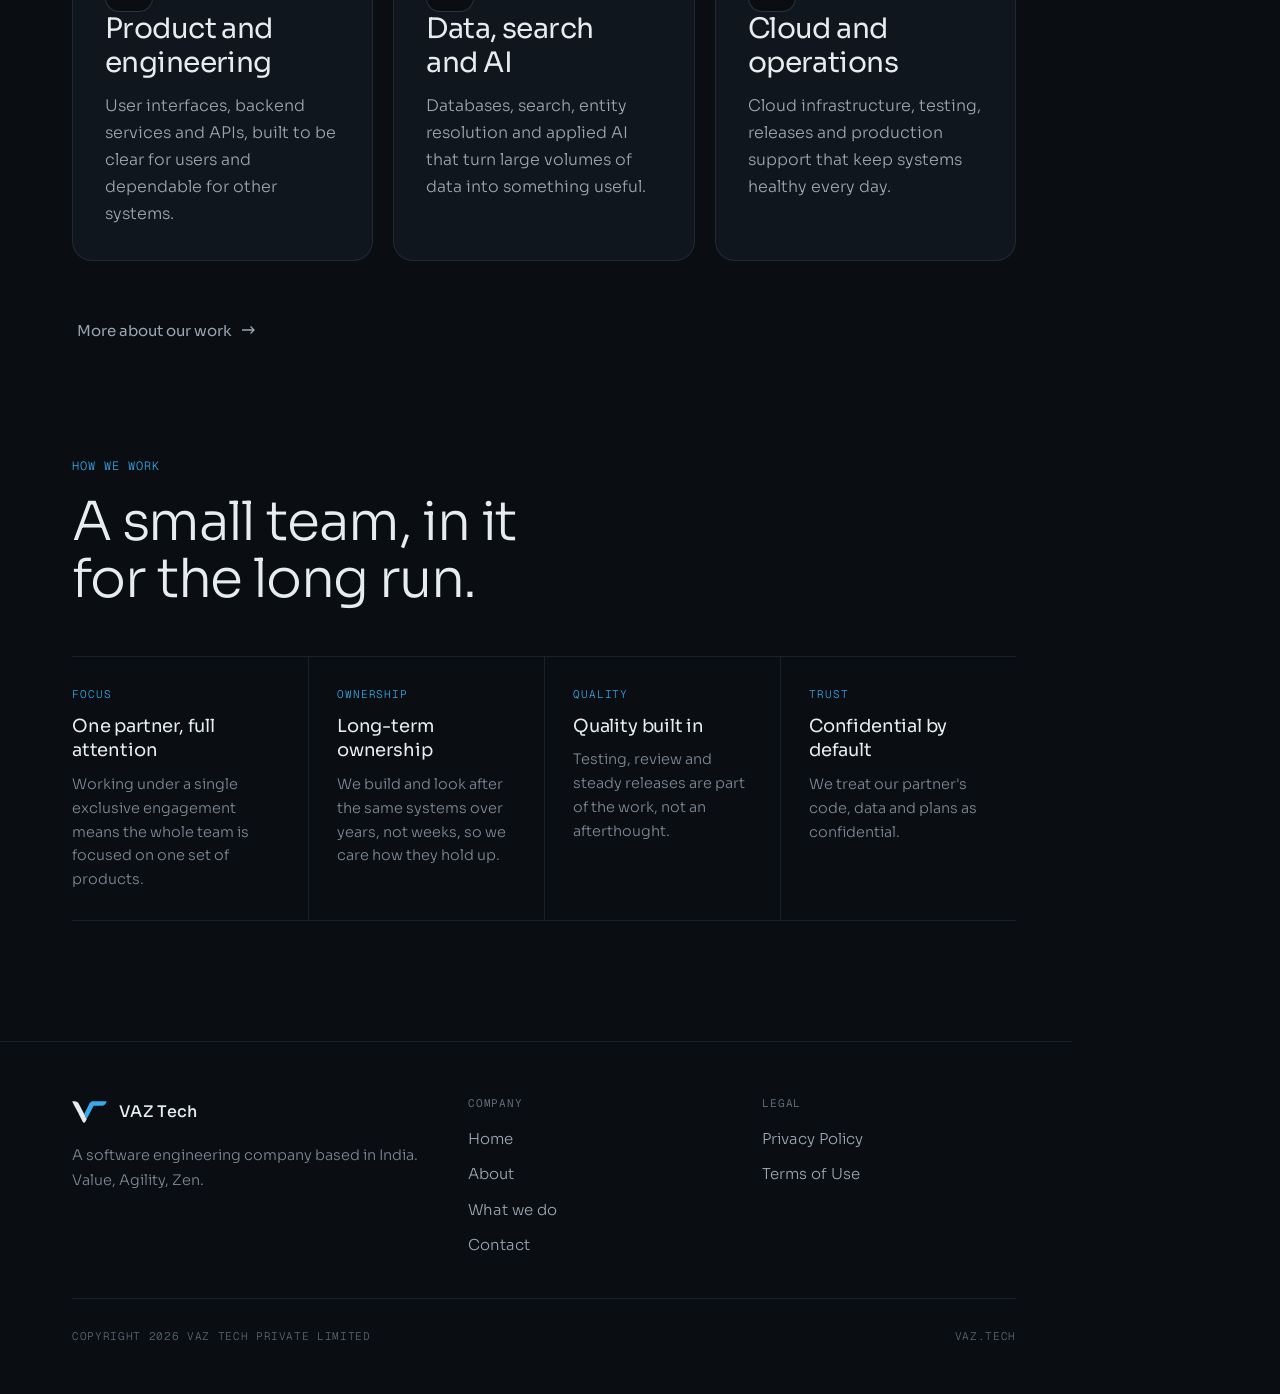
==== commit ad65e71a: "Reword home page 'What we do' intro" ====
--- a/index.html
+++ b/index.html
@@ -67,7 +67,7 @@
     <section class="sec wrap" data-sec="What we do" id="home-what">
       <div class="sec-head">
         <div class="t"><span class="eyebrow">What we do</span><h2>End to end, from interface to infrastructure.</h2></div>
-        <p>Our team covers the full life of a software product: design, engineering, data, AI, testing and day-to-day operations.</p>
+        <p>Our team covers the full life of a software product, from design and engineering to testing and day-to-day operations, with data and AI built in along the way.</p>
       </div>
       <div class="trio">
         <div class="panel">
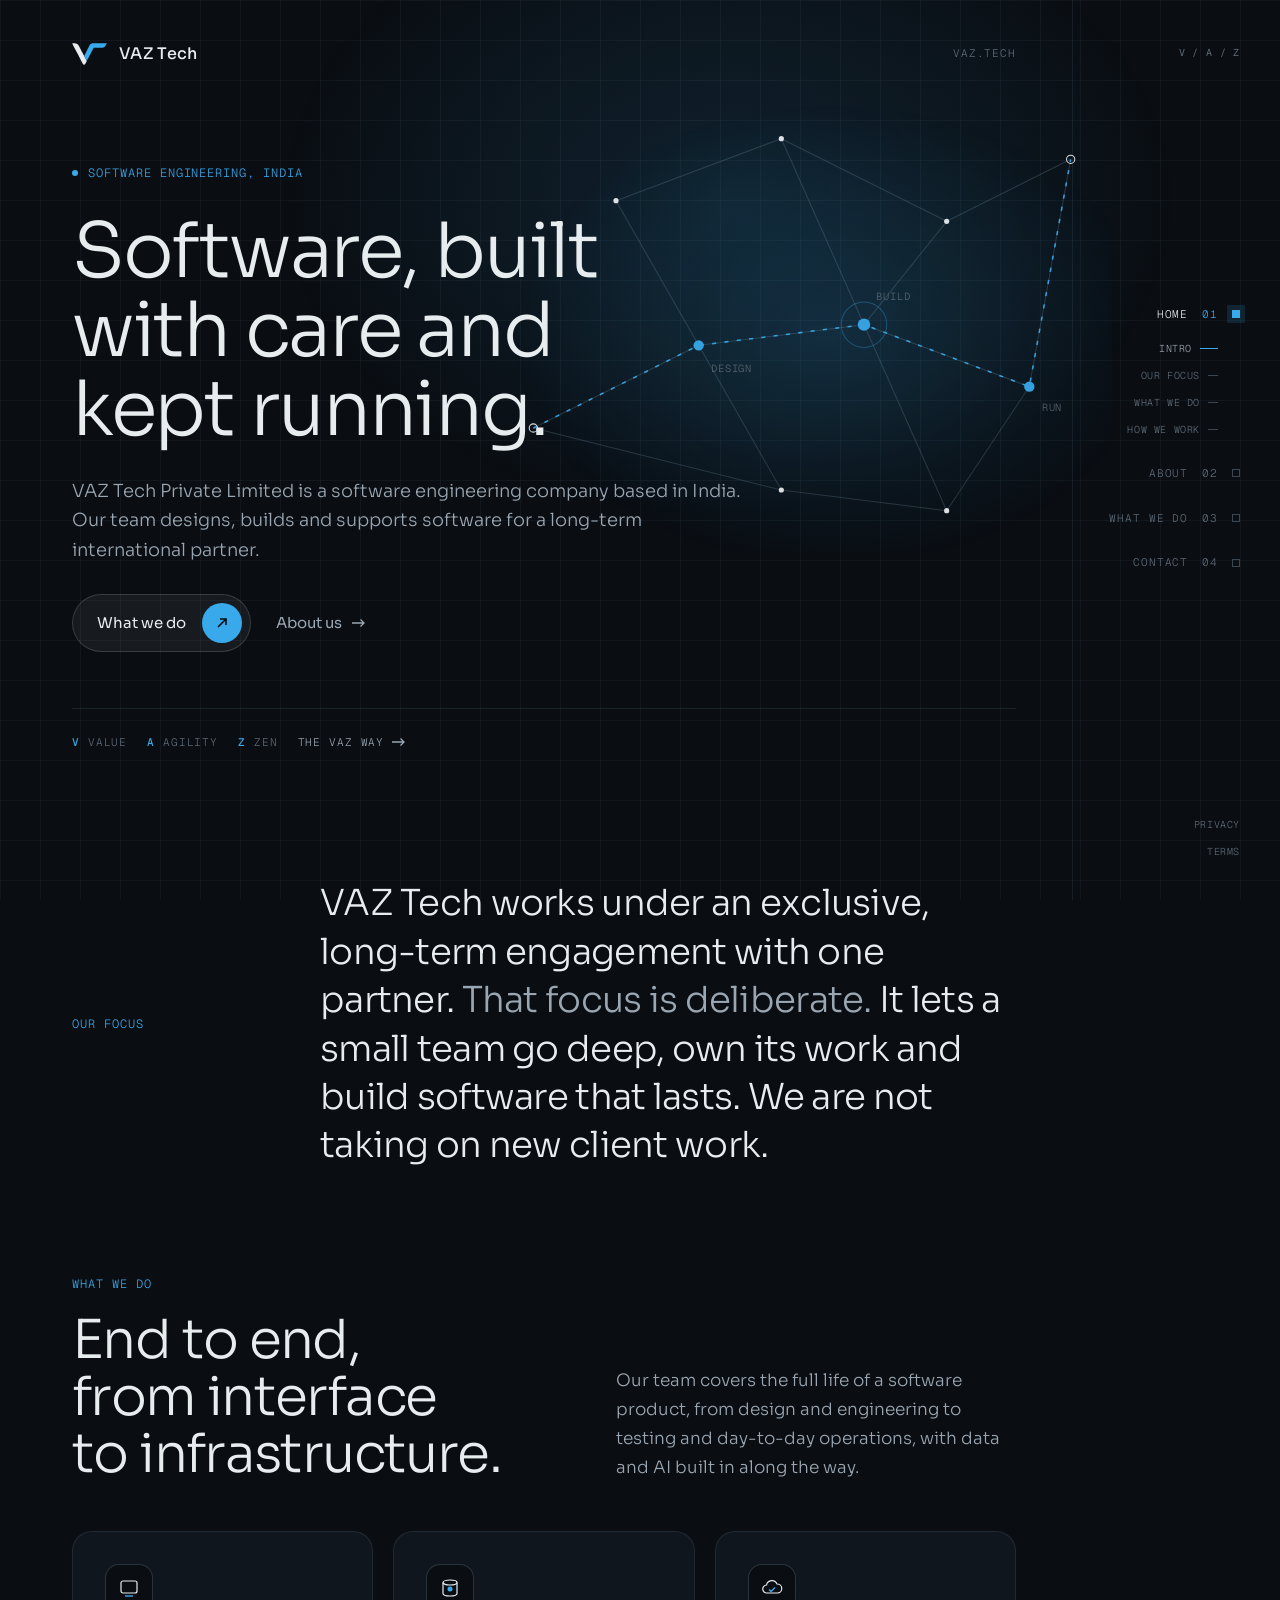
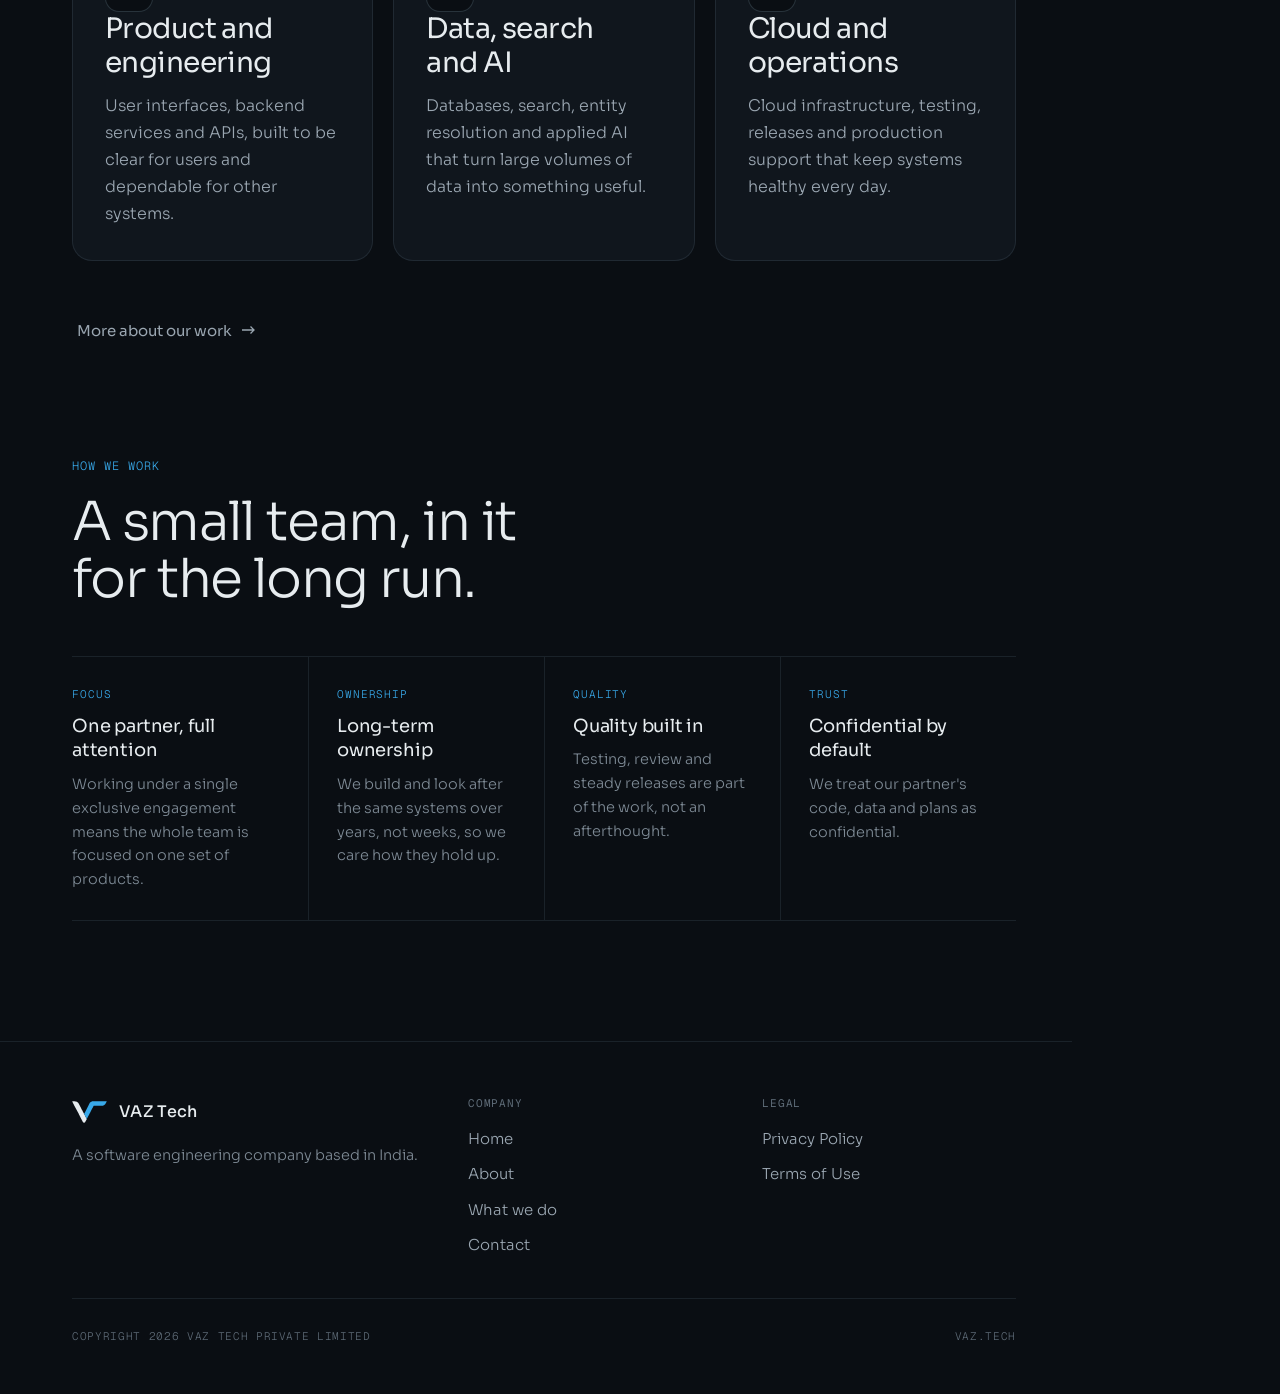
==== commit 8d7a2b8a: "Remove 'Value, Agility, Zen' from footer" ====
--- a/index.html
+++ b/index.html
@@ -19,7 +19,7 @@
 <div class="shell">
 <div class="content">
   <header class="topbar wrap">
-    <a class="brand" href="index.html" aria-label="VAZ Tech home"><svg width="35" height="22" aria-hidden="true"><use href="#vaz-logo"/></svg><span>VAZ Tech</span></a>
+    <a class="brand" href="/" aria-label="VAZ Tech home"><svg width="35" height="22" aria-hidden="true"><use href="#vaz-logo"/></svg><span>VAZ Tech</span></a>
     <span class="site">VAZ.TECH</span>
   </header>
   <main id="main">
@@ -50,12 +50,12 @@
       <h1>Software, built with care and kept running.</h1>
       <p class="lede">VAZ Tech Private Limited is a software engineering company based in India. Our team designs, builds and supports software for a long-term international partner.</p>
       <div class="actions">
-        <a class="btn" href="work.html">What we do<span class="knob"><svg width="14" height="14"><use href="#arrow-ne"/></svg></span></a>
-        <a class="btn ghost" href="about.html">About us <span class="arr"><svg width="14" height="10" viewBox="0 0 14 10" fill="none" aria-hidden="true" style="display:block"><path d="M0 5h12M8.5 1.5L12 5 8.5 8.5" stroke="currentColor" stroke-width="1.3"/></svg></span></a>
+        <a class="btn" href="/work">What we do<span class="knob"><svg width="14" height="14"><use href="#arrow-ne"/></svg></span></a>
+        <a class="btn ghost" href="/about">About us <span class="arr"><svg width="14" height="10" viewBox="0 0 14 10" fill="none" aria-hidden="true" style="display:block"><path d="M0 5h12M8.5 1.5L12 5 8.5 8.5" stroke="currentColor" stroke-width="1.3"/></svg></span></a>
       </div>
       <div class="vaz-strip">
         <span><b>V</b> VALUE</span><span><b>A</b> AGILITY</span><span><b>Z</b> ZEN</span>
-        <a href="about.html#about-vaz"><span style="display:inline-flex;align-items:center;gap:8px">THE VAZ WAY <svg width="14" height="10" viewBox="0 0 14 10" fill="none" aria-hidden="true" style="display:block"><path d="M0 5h12M8.5 1.5L12 5 8.5 8.5" stroke="currentColor" stroke-width="1.3"/></svg></span></a>
+        <a href="/about#about-vaz"><span style="display:inline-flex;align-items:center;gap:8px">THE VAZ WAY <svg width="14" height="10" viewBox="0 0 14 10" fill="none" aria-hidden="true" style="display:block"><path d="M0 5h12M8.5 1.5L12 5 8.5 8.5" stroke="currentColor" stroke-width="1.3"/></svg></span></a>
       </div>
     </section>
 
@@ -83,7 +83,7 @@
           <div class="copy"><h3>Cloud and operations</h3><p>Cloud infrastructure, testing, releases and production support that keep systems healthy every day.</p></div>
         </div>
       </div>
-      <div><a class="btn ghost" href="work.html">More about our work <span class="arr"><svg width="14" height="10" viewBox="0 0 14 10" fill="none" aria-hidden="true" style="display:block"><path d="M0 5h12M8.5 1.5L12 5 8.5 8.5" stroke="currentColor" stroke-width="1.3"/></svg></span></a></div>
+      <div><a class="btn ghost" href="/work">More about our work <span class="arr"><svg width="14" height="10" viewBox="0 0 14 10" fill="none" aria-hidden="true" style="display:block"><path d="M0 5h12M8.5 1.5L12 5 8.5 8.5" stroke="currentColor" stroke-width="1.3"/></svg></span></a></div>
     </section>
 
     <section class="sec wrap" data-sec="How we work" id="home-how">
@@ -101,18 +101,18 @@
   </main>
   <footer class="foot wrap">
     <div class="about">
-      <a class="brand" href="index.html" aria-label="VAZ Tech home"><svg width="35" height="22" aria-hidden="true"><use href="#vaz-logo"/></svg><span>VAZ Tech</span></a>
-      <p>A software engineering company based in India. Value, Agility, Zen.</p>
+      <a class="brand" href="/" aria-label="VAZ Tech home"><svg width="35" height="22" aria-hidden="true"><use href="#vaz-logo"/></svg><span>VAZ Tech</span></a>
+      <p>A software engineering company based in India.</p>
     </div>
-    <div><h4>Company</h4><ul><li><a href="index.html">Home</a></li><li><a href="about.html">About</a></li><li><a href="work.html">What we do</a></li><li><a href="contact.html">Contact</a></li></ul></div>
-    <div><h4>Legal</h4><ul><li><a href="privacy.html">Privacy Policy</a></li><li><a href="terms.html">Terms of Use</a></li></ul></div>
+    <div><h4>Company</h4><ul><li><a href="/">Home</a></li><li><a href="/about">About</a></li><li><a href="/work">What we do</a></li><li><a href="/contact">Contact</a></li></ul></div>
+    <div><h4>Legal</h4><ul><li><a href="/privacy">Privacy Policy</a></li><li><a href="/terms">Terms of Use</a></li></ul></div>
     <div class="base"><span>COPYRIGHT <span id="yr">2026</span> VAZ TECH PRIVATE LIMITED</span><span>VAZ.TECH</span></div>
   </footer>
 </div>
 <aside class="rail" aria-label="Site navigation">
   <span class="mono" style="font-size:10px;color:var(--faint)">V / A / Z</span>
   <nav id="rail-nav"></nav>
-  <div class="rail-foot"><a href="privacy.html">Privacy</a><a href="terms.html">Terms</a></div>
+  <div class="rail-foot"><a href="/privacy">Privacy</a><a href="/terms">Terms</a></div>
 </aside>
 </div>
 <div class="dock" id="dock">
@@ -123,7 +123,7 @@
   <div class="inner">
     <div class="head"><span>VAZ TECH MENU</span><button type="button" id="sheet-close">CLOSE</button></div>
     <div id="sheet-nav"></div>
-    <div class="small"><a href="privacy.html">Privacy Policy</a><a href="terms.html">Terms of Use</a></div>
+    <div class="small"><a href="/privacy">Privacy Policy</a><a href="/terms">Terms of Use</a></div>
   </div>
 </div>
 <script src="site.js"></script>
